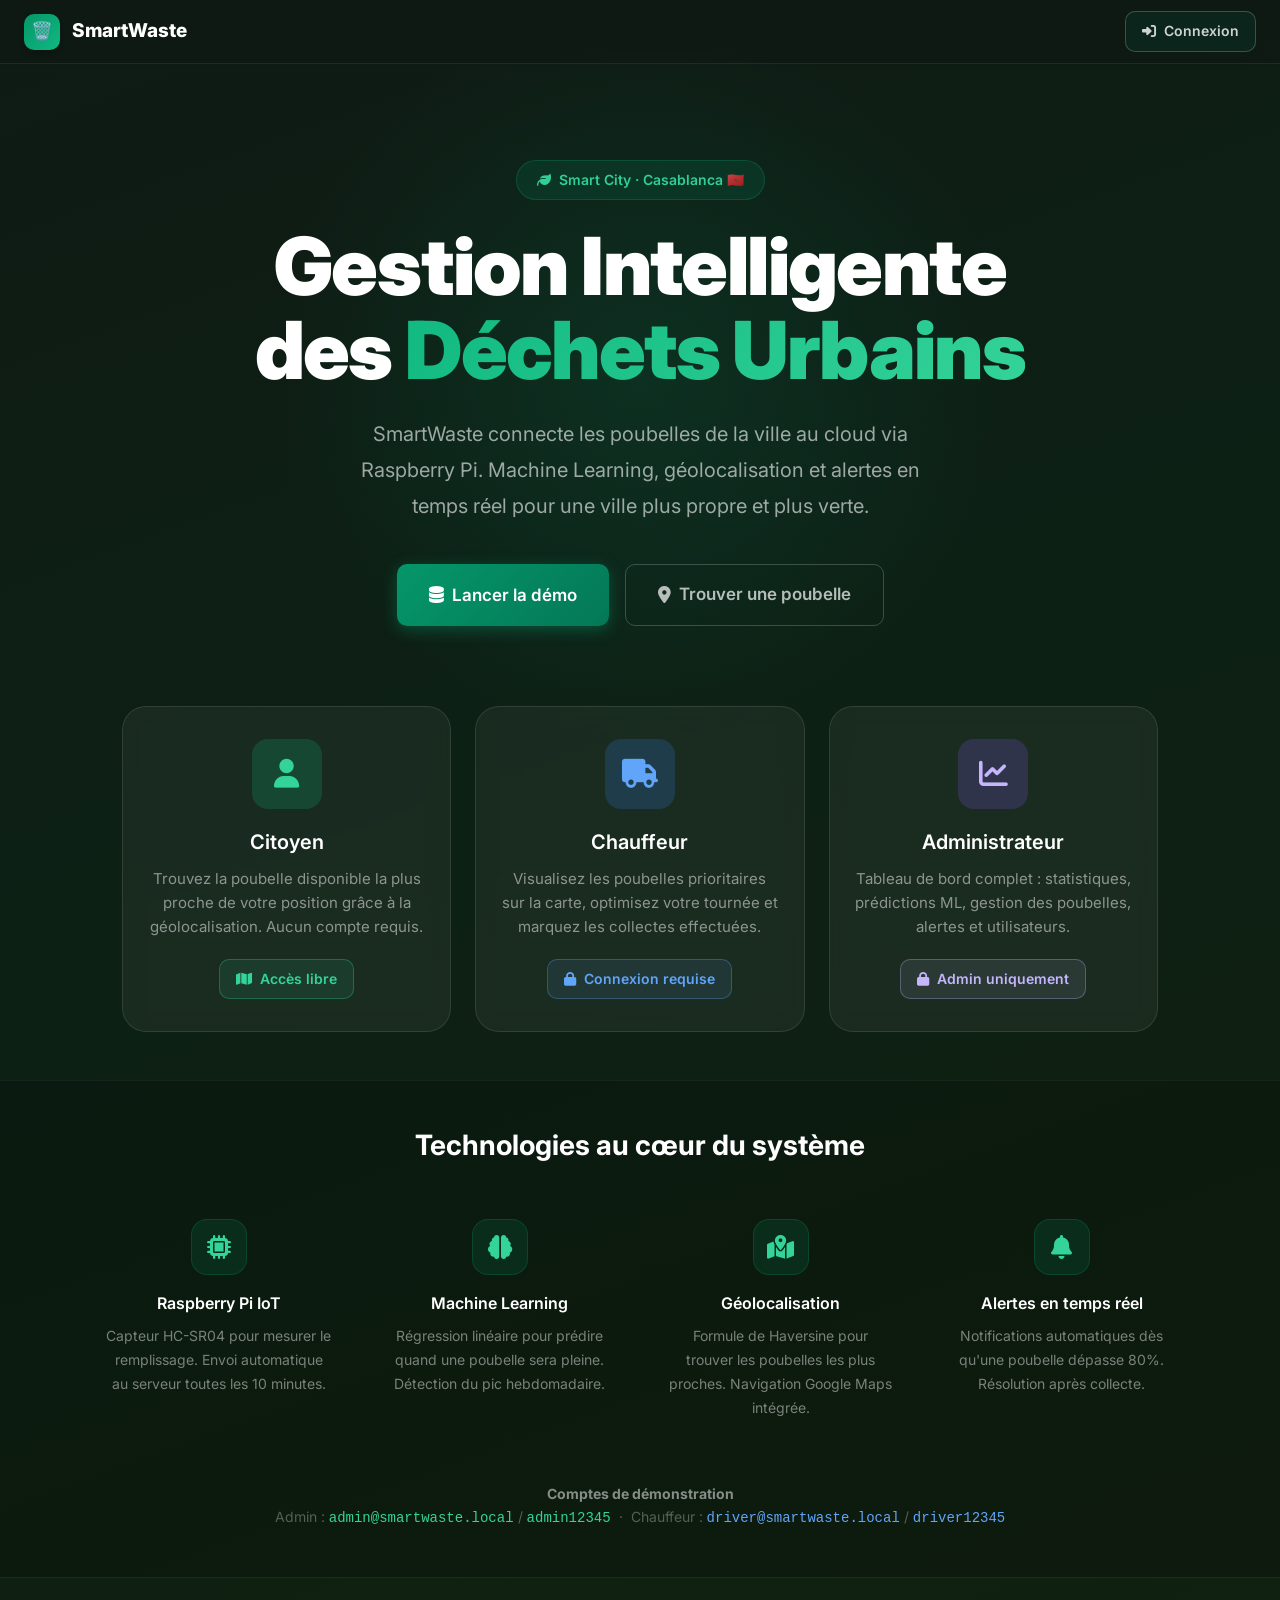
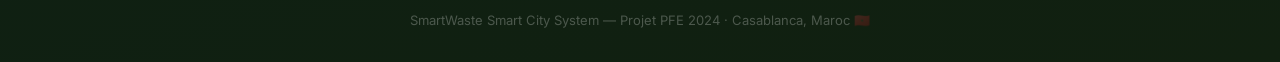
==== frontend/index.html @ d366967c "Initial commit - SmartWaste Project ready for Hugging Face" ====
<!DOCTYPE html>
<html lang="fr">
<head>
  <meta charset="UTF-8" />
  <meta name="viewport" content="width=device-width, initial-scale=1.0" />
  <meta name="description" content="SmartWaste — Système intelligent de gestion des poubelles urbaines à Casablanca. IoT, Machine Learning et géolocalisation." />
  <meta property="og:title" content="SmartWaste Smart City System" />
  <meta property="og:description" content="Gestion intelligente des poubelles urbaines à Casablanca" />
  <title>SmartWaste — Smart City System</title>

  <!-- Police Google Fonts -->
  <link href="https://fonts.googleapis.com/css2?family=Inter:wght@300;400;500;600;700;800;900&display=swap" rel="stylesheet" />
  <!-- FontAwesome Icônes -->
  <link rel="stylesheet" href="https://cdnjs.cloudflare.com/ajax/libs/font-awesome/6.5.0/css/all.min.css" />
  <!-- Feuille de style principale -->
  <link rel="stylesheet" href="shared/css/style.css" />
</head>
<body>

<!-- ═══════════════════════════════════════════════════════════════
     PAGE D'ACCUEIL — SmartWaste Landing Page
     Présente le système et propose l'accès aux 3 interfaces
     (Citoyen, Chauffeur, Admin)
═══════════════════════════════════════════════════════════════ -->
<div class="landing-page">

  <!-- Navigation supérieure -->
  <nav class="topbar" style="background: rgba(15,26,20,0.8); border-bottom-color: rgba(255,255,255,0.08);">
    <a href="#" class="topbar-brand">
      <div class="topbar-logo">🗑️</div>
      <span style="color:white;">SmartWaste</span>
    </a>
    <div class="topbar-actions">
      <a href="login.html" class="btn btn-secondary btn-sm" style="color:rgba(255,255,255,0.8); border-color:rgba(255,255,255,0.2);">
        <i class="fas fa-sign-in-alt"></i> Connexion
      </a>
    </div>
  </nav>

  <!-- Section Hero -->
  <section class="hero-section">
    <div class="hero-badge">
      <i class="fas fa-leaf"></i>
      Smart City · Casablanca 🇲🇦
    </div>

    <h1 class="hero-title">
      Gestion Intelligente<br/>
      des <span class="highlight">Déchets Urbains</span>
    </h1>

    <p class="hero-subtitle">
      SmartWaste connecte les poubelles de la ville au cloud via Raspberry Pi.
      Machine Learning, géolocalisation et alertes en temps réel pour une ville
      plus propre et plus verte.
    </p>

    <div class="hero-actions">
      <button id="btn-seed" class="btn btn-primary btn-lg" onclick="initDemoData()">
        <i class="fas fa-database"></i>
        Lancer la démo
      </button>
      <a href="citizen/index.html" class="btn btn-ghost btn-lg" style="color:rgba(255,255,255,0.7); border-color:rgba(255,255,255,0.2);">
        <i class="fas fa-map-marker-alt"></i>
        Trouver une poubelle
      </a>
    </div>

    <!-- Message de statut seed -->
    <div id="seed-status" style="margin-top:1.5rem; color:rgba(255,255,255,0.6); font-size:0.9rem; display:none;"></div>
  </section>

  <!-- ── Cartes des 3 rôles ─────────────────────────────────────────────── -->
  <div class="role-cards">

    <!-- Citoyen -->
    <a href="citizen/index.html" class="role-card" id="card-citizen">
      <div class="role-icon" style="background: rgba(16,185,129,0.2); color: #34d399;">
        <i class="fas fa-user"></i>
      </div>
      <h3>Citoyen</h3>
      <p>Trouvez la poubelle disponible la plus proche de votre position grâce à la géolocalisation. Aucun compte requis.</p>
      <span class="btn btn-secondary btn-sm" style="color:#34d399; border-color:rgba(52,211,153,0.3); background:rgba(52,211,153,0.1);">
        <i class="fas fa-map"></i> Accès libre
      </span>
    </a>

    <!-- Chauffeur -->
    <a href="driver/index.html" class="role-card" id="card-driver">
      <div class="role-icon" style="background: rgba(59,130,246,0.2); color: #60a5fa;">
        <i class="fas fa-truck"></i>
      </div>
      <h3>Chauffeur</h3>
      <p>Visualisez les poubelles prioritaires sur la carte, optimisez votre tournée et marquez les collectes effectuées.</p>
      <span class="btn btn-secondary btn-sm" style="color:#60a5fa; border-color:rgba(96,165,250,0.3); background:rgba(96,165,250,0.1);">
        <i class="fas fa-lock"></i> Connexion requise
      </span>
    </a>

    <!-- Administrateur -->
    <a href="admin/index.html" class="role-card" id="card-admin">
      <div class="role-icon" style="background: rgba(139,92,246,0.2); color: #c4b5fd;">
        <i class="fas fa-chart-line"></i>
      </div>
      <h3>Administrateur</h3>
      <p>Tableau de bord complet : statistiques, prédictions ML, gestion des poubelles, alertes et utilisateurs.</p>
      <span class="btn btn-secondary btn-sm" style="color:#c4b5fd; border-color:rgba(196,181,253,0.3); background:rgba(196,181,253,0.1);">
        <i class="fas fa-lock"></i> Admin uniquement
      </span>
    </a>

  </div>

  <!-- ── Section Fonctionnalités ───────────────────────────────────────── -->
  <section class="features-section">
    <h2 style="text-align:center; color:white; margin-bottom:2.5rem; font-size:1.75rem;">
      Technologies au cœur du système
    </h2>

    <div class="features-grid">
      <div class="feature-item">
        <div class="feature-icon"><i class="fas fa-microchip"></i></div>
        <h4>Raspberry Pi IoT</h4>
        <p>Capteur HC-SR04 pour mesurer le remplissage. Envoi automatique au serveur toutes les 10 minutes.</p>
      </div>

      <div class="feature-item">
        <div class="feature-icon"><i class="fas fa-brain"></i></div>
        <h4>Machine Learning</h4>
        <p>Régression linéaire pour prédire quand une poubelle sera pleine. Détection du pic hebdomadaire.</p>
      </div>

      <div class="feature-item">
        <div class="feature-icon"><i class="fas fa-map-marked-alt"></i></div>
        <h4>Géolocalisation</h4>
        <p>Formule de Haversine pour trouver les poubelles les plus proches. Navigation Google Maps intégrée.</p>
      </div>

      <div class="feature-item">
        <div class="feature-icon"><i class="fas fa-bell"></i></div>
        <h4>Alertes en temps réel</h4>
        <p>Notifications automatiques dès qu'une poubelle dépasse 80%. Résolution après collecte.</p>
      </div>
    </div>

    <!-- Informations techniques -->
    <div style="text-align:center; margin-top:3rem; color:rgba(255,255,255,0.3); font-size:0.875rem;">
      <strong style="color:rgba(255,255,255,0.5);">Comptes de démonstration</strong><br/>
      Admin : <code style="color:#34d399;">admin@smartwaste.local</code> / <code style="color:#34d399;">admin12345</code>
      &nbsp;·&nbsp;
      Chauffeur : <code style="color:#60a5fa;">driver@smartwaste.local</code> / <code style="color:#60a5fa;">driver12345</code>
    </div>
  </section>

  <!-- Pied de page -->
  <footer style="text-align:center; padding:2rem; color:rgba(255,255,255,0.25); font-size:0.8125rem; border-top:1px solid rgba(255,255,255,0.05);">
    SmartWaste Smart City System — Projet PFE 2024 · Casablanca, Maroc 🇲🇦
  </footer>

</div><!-- fin .landing-page -->

<!-- Scripts -->
<script src="shared/js/api.js"></script>
<script>
  /**
   * Initialise les données de démonstration via l'API /seed.
   * Appelé quand l'utilisateur clique sur "Lancer la démo".
   */
  async function initDemoData() {
    const btn = document.getElementById('btn-seed');
    const status = document.getElementById('seed-status');

    btn.disabled = true;
    btn.innerHTML = '<i class="fas fa-spinner spin"></i> Initialisation...';
    status.style.display = 'block';
    status.textContent = '⏳ Création des données de démonstration...';

    try {
      const result = await seedData();
      status.innerHTML = `✅ ${result.message}`;
      btn.innerHTML = '<i class="fas fa-check"></i> Démo prête !';
      btn.style.background = 'linear-gradient(135deg, #10b981, #059669)';
      showToast('Données de démonstration créées avec succès !', 'success', 4000);
    } catch (err) {
      status.innerHTML = `ℹ️ ${err.message}`;
      btn.disabled = false;
      btn.innerHTML = '<i class="fas fa-database"></i> Lancer la démo';
    }
  }
</script>

</body>
</html>
---- frontend/shared/css/style.css ----
/* ============================================================================
   style.css — Système de design global SmartWaste Smart City
   
   Ce fichier définit l'intégralité du système de design :
   - Variables CSS (design tokens : couleurs, espacement, ombres)
   - Styles de base et typographie
   - Composants réutilisables (boutons, cartes, badges, barres de progression)
   - Mises en page pour chaque interface (landing, login, citizen, driver, admin)
   - Animations et micro-interactions
   - Responsive mobile-first (breakpoints : 768px, 480px)
   
   Thème : Vert écologique moderne avec glassmorphism
   Police : Inter (Google Fonts)
   ============================================================================ */

@import url('https://fonts.googleapis.com/css2?family=Inter:wght@300;400;500;600;700;800;900&display=swap');

/* ── Variables CSS (Design Tokens) ─────────────────────────────────────────── */
:root {
  /* Palette de couleurs principale — thème vert écologique */
  --primary:        #059669;
  --primary-dark:   #047857;
  --primary-darker: #065f46;
  --primary-light:  #10b981;
  --primary-xlight: #34d399;
  --accent:         #6ee7b7;

  /* Couleurs de statut */
  --success:  #10b981;
  --warning:  #f59e0b;
  --danger:   #ef4444;
  --info:     #3b82f6;

  /* Couleurs de statut des poubelles */
  --status-empty:   #10b981;
  --status-medium:  #f59e0b;
  --status-full:    #ef4444;

  /* Palette sombre pour les dashboards */
  --dark-900: #0a0f0d;
  --dark-800: #0f1a14;
  --dark-700: #162210;
  --dark-600: #1a2e1e;
  --dark-500: #1f3a24;

  /* Couleurs de texte */
  --text-white:     #ffffff;
  --text-primary:   #111827;
  --text-secondary: #6b7280;
  --text-muted:     #9ca3af;

  /* Surfaces */
  --surface:        #ffffff;
  --surface-light:  #f9fafb;
  --surface-border: #e5e7eb;
  --surface-hover:  #f3f4f6;

  /* Ombres */
  --shadow-xs: 0 1px 2px rgba(0,0,0,0.05);
  --shadow-sm: 0 1px 3px rgba(0,0,0,0.1), 0 1px 2px rgba(0,0,0,0.06);
  --shadow-md: 0 4px 6px rgba(0,0,0,0.07), 0 2px 4px rgba(0,0,0,0.06);
  --shadow-lg: 0 10px 15px rgba(0,0,0,0.1), 0 4px 6px rgba(0,0,0,0.05);
  --shadow-xl: 0 20px 25px rgba(0,0,0,0.1), 0 10px 10px rgba(0,0,0,0.04);
  --shadow-2xl: 0 25px 50px rgba(0,0,0,0.25);
  --shadow-glow: 0 0 30px rgba(5,150,105,0.3);

  /* Rayons de bordure */
  --radius-sm:   6px;
  --radius-md:   10px;
  --radius-lg:   16px;
  --radius-xl:   24px;
  --radius-full: 9999px;

  /* Espacement */
  --space-1: 0.25rem;
  --space-2: 0.5rem;
  --space-3: 0.75rem;
  --space-4: 1rem;
  --space-5: 1.25rem;
  --space-6: 1.5rem;
  --space-8: 2rem;
  --space-10: 2.5rem;
  --space-12: 3rem;

  /* Transitions */
  --transition: all 0.3s cubic-bezier(0.4, 0, 0.2, 1);
  --transition-fast: all 0.15s ease;
  --transition-slow: all 0.5s ease;
}

/* ── Reset et base ──────────────────────────────────────────────────────────── */
*, *::before, *::after {
  box-sizing: border-box;
  margin: 0;
  padding: 0;
}

html { scroll-behavior: smooth; height: 100%; }

body {
  font-family: 'Inter', -apple-system, BlinkMacSystemFont, 'Segoe UI', sans-serif;
  font-size: 1rem;
  line-height: 1.6;
  color: var(--text-primary);
  background: var(--surface-light);
  -webkit-font-smoothing: antialiased;
  -moz-osx-font-smoothing: grayscale;
  height: 100%;
}

a { color: var(--primary); text-decoration: none; transition: var(--transition); }
a:hover { opacity: 0.8; }
img { max-width: 100%; }
ul { list-style: none; }

/* ── Typographie ────────────────────────────────────────────────────────────── */
h1 { font-size: clamp(1.8rem, 5vw, 3.5rem); font-weight: 800; line-height: 1.1; letter-spacing: -0.02em; }
h2 { font-size: clamp(1.4rem, 3vw, 2rem);   font-weight: 700; line-height: 1.2; }
h3 { font-size: 1.25rem; font-weight: 600; line-height: 1.3; }
h4 { font-size: 1rem;    font-weight: 600; }
p  { color: var(--text-secondary); line-height: 1.7; }

/* ── Boutons ────────────────────────────────────────────────────────────────── */
.btn {
  display: inline-flex;
  align-items: center;
  gap: var(--space-2);
  padding: 0.75rem 1.5rem;
  border: none;
  border-radius: var(--radius-md);
  font-family: inherit;
  font-size: 0.9375rem;
  font-weight: 600;
  cursor: pointer;
  transition: var(--transition);
  white-space: nowrap;
  text-decoration: none;
  position: relative;
  overflow: hidden;
}
.btn::after {
  content: '';
  position: absolute;
  inset: 0;
  background: rgba(255,255,255,0);
  transition: var(--transition-fast);
}
.btn:hover::after { background: rgba(255,255,255,0.1); }
.btn:active { transform: scale(0.97); }

.btn-primary   { background: linear-gradient(135deg, var(--primary), var(--primary-dark)); color: #fff; box-shadow: 0 4px 15px rgba(5,150,105,0.4); }
.btn-primary:hover { box-shadow: 0 6px 20px rgba(5,150,105,0.5); transform: translateY(-2px); }

.btn-secondary { background: rgba(5,150,105,0.1); color: var(--primary); border: 1.5px solid rgba(5,150,105,0.3); }
.btn-secondary:hover { background: rgba(5,150,105,0.15); transform: translateY(-1px); }

.btn-danger { background: linear-gradient(135deg, var(--danger), #dc2626); color: #fff; box-shadow: 0 4px 15px rgba(239,68,68,0.3); }
.btn-danger:hover { box-shadow: 0 6px 20px rgba(239,68,68,0.4); transform: translateY(-2px); }

.btn-ghost { background: transparent; color: var(--text-secondary); border: 1.5px solid var(--surface-border); }
.btn-ghost:hover { background: var(--surface-hover); color: var(--text-primary); }

.btn-sm { padding: 0.5rem 1rem; font-size: 0.875rem; }
.btn-lg { padding: 1rem 2rem; font-size: 1.0625rem; }
.btn-full { width: 100%; justify-content: center; }
.btn:disabled { opacity: 0.6; cursor: not-allowed; transform: none !important; }

/* ── Inputs / Formulaires ───────────────────────────────────────────────────── */
.form-group { display: flex; flex-direction: column; gap: var(--space-2); }
.form-label { font-size: 0.875rem; font-weight: 500; color: var(--text-primary); }

.form-input {
  width: 100%;
  padding: 0.75rem 1rem;
  border: 1.5px solid var(--surface-border);
  border-radius: var(--radius-md);
  background: var(--surface);
  color: var(--text-primary);
  font-family: inherit;
  font-size: 0.9375rem;
  transition: var(--transition-fast);
  outline: none;
}
.form-input:focus { border-color: var(--primary); box-shadow: 0 0 0 3px rgba(5,150,105,0.15); }
.form-input::placeholder { color: var(--text-muted); }

select.form-input { cursor: pointer; }

/* ── Cartes / Panneaux ──────────────────────────────────────────────────────── */
.card {
  background: var(--surface);
  border: 1px solid var(--surface-border);
  border-radius: var(--radius-lg);
  box-shadow: var(--shadow-sm);
  transition: var(--transition);
}
.card:hover { box-shadow: var(--shadow-md); }
.card-body { padding: var(--space-6); }
.card-header {
  padding: var(--space-4) var(--space-6);
  border-bottom: 1px solid var(--surface-border);
  display: flex;
  align-items: center;
  justify-content: space-between;
  gap: var(--space-4);
}

/* Carte glassmorphism (pour les dashboards sombres) */
.glass-card {
  background: rgba(255,255,255,0.08);
  border: 1px solid rgba(255,255,255,0.15);
  border-radius: var(--radius-lg);
  backdrop-filter: blur(20px);
  -webkit-backdrop-filter: blur(20px);
  transition: var(--transition);
}
.glass-card:hover {
  background: rgba(255,255,255,0.12);
  border-color: rgba(255,255,255,0.25);
  transform: translateY(-3px);
}

/* ── Badges / Statuts ───────────────────────────────────────────────────────── */
.badge {
  display: inline-flex;
  align-items: center;
  gap: var(--space-1);
  padding: 0.25rem 0.75rem;
  border-radius: var(--radius-full);
  font-size: 0.75rem;
  font-weight: 600;
  text-transform: uppercase;
  letter-spacing: 0.04em;
}
.badge-empty   { background: rgba(16,185,129,0.12); color: #059669; border: 1px solid rgba(16,185,129,0.3); }
.badge-medium  { background: rgba(245,158,11,0.12); color: #d97706; border: 1px solid rgba(245,158,11,0.3); }
.badge-full    { background: rgba(239,68,68,0.12);  color: #dc2626; border: 1px solid rgba(239,68,68,0.3); }
.badge-active  { background: rgba(239,68,68,0.12);  color: #dc2626; border: 1px solid rgba(239,68,68,0.3); }
.badge-resolved{ background: rgba(16,185,129,0.12); color: #059669; border: 1px solid rgba(16,185,129,0.3); }
.badge-admin   { background: rgba(139,92,246,0.12); color: #7c3aed; border: 1px solid rgba(139,92,246,0.3); }
.badge-driver  { background: rgba(59,130,246,0.12); color: #2563eb; border: 1px solid rgba(59,130,246,0.3); }

/* ── Barre de progression (niveau de remplissage) ───────────────────────────── */
.fill-bar {
  width: 100%;
  height: 8px;
  background: var(--surface-border);
  border-radius: var(--radius-full);
  overflow: hidden;
}
.fill-bar-inner {
  height: 100%;
  border-radius: var(--radius-full);
  transition: width 0.6s cubic-bezier(0.4, 0, 0.2, 1);
}
.fill-bar-inner.empty  { background: linear-gradient(90deg, #10b981, #34d399); }
.fill-bar-inner.medium { background: linear-gradient(90deg, #f59e0b, #fbbf24); }
.fill-bar-inner.full   { background: linear-gradient(90deg, #ef4444, #f87171); }

/* Barre large pour les cartes détaillées */
.fill-bar-lg { height: 12px; }
.fill-bar-sm { height: 5px; }

/* ── Cartes de statistiques ─────────────────────────────────────────────────── */
.stat-card {
  background: var(--surface);
  border: 1px solid var(--surface-border);
  border-radius: var(--radius-lg);
  padding: var(--space-6);
  display: flex;
  align-items: center;
  gap: var(--space-4);
  transition: var(--transition);
  box-shadow: var(--shadow-xs);
}
.stat-card:hover { box-shadow: var(--shadow-md); transform: translateY(-2px); }
.stat-icon {
  width: 52px; height: 52px;
  border-radius: var(--radius-md);
  display: flex;
  align-items: center;
  justify-content: center;
  font-size: 1.4rem;
  flex-shrink: 0;
}
.stat-icon.green  { background: rgba(16,185,129,0.12); color: #059669; }
.stat-icon.orange { background: rgba(245,158,11,0.12);  color: #d97706; }
.stat-icon.red    { background: rgba(239,68,68,0.12);   color: #dc2626; }
.stat-icon.blue   { background: rgba(59,130,246,0.12);  color: #2563eb; }
.stat-value { font-size: 1.875rem; font-weight: 800; color: var(--text-primary); line-height: 1; margin-bottom: 0.25rem; }
.stat-label { font-size: 0.875rem; color: var(--text-secondary); font-weight: 500; }

/* ── Tableau ────────────────────────────────────────────────────────────────── */
.table-wrapper { overflow-x: auto; border-radius: var(--radius-lg); border: 1px solid var(--surface-border); }
table { width: 100%; border-collapse: collapse; }
thead { background: var(--surface-light); }
th {
  padding: 0.875rem 1rem;
  text-align: left;
  font-size: 0.75rem;
  font-weight: 600;
  color: var(--text-secondary);
  text-transform: uppercase;
  letter-spacing: 0.06em;
  border-bottom: 1px solid var(--surface-border);
}
td {
  padding: 0.875rem 1rem;
  font-size: 0.9375rem;
  border-bottom: 1px solid var(--surface-border);
  vertical-align: middle;
}
tr:last-child td { border-bottom: none; }
tr:hover td { background: var(--surface-light); }

/* ── Toast Notifications ────────────────────────────────────────────────────── */
.toast-container {
  position: fixed;
  top: 1.25rem;
  right: 1.25rem;
  z-index: 9999;
  display: flex;
  flex-direction: column;
  gap: var(--space-3);
  max-width: 380px;
}
.toast {
  display: flex;
  align-items: flex-start;
  gap: var(--space-3);
  padding: var(--space-4) var(--space-5);
  background: var(--surface);
  border-radius: var(--radius-lg);
  box-shadow: var(--shadow-xl);
  border-left: 4px solid;
  animation: slideInRight 0.35s cubic-bezier(0.4,0,0.2,1);
}
.toast.success { border-color: var(--success); }
.toast.error   { border-color: var(--danger);  }
.toast.warning { border-color: var(--warning); }
.toast-icon { font-size: 1.1rem; margin-top: 1px; }
.toast.success .toast-icon { color: var(--success); }
.toast.error   .toast-icon { color: var(--danger);  }
.toast.warning .toast-icon { color: var(--warning); }
.toast-message { font-size: 0.9375rem; color: var(--text-primary); font-weight: 500; }
@keyframes slideInRight {
  from { opacity: 0; transform: translateX(100%); }
  to   { opacity: 1; transform: translateX(0); }
}

/* ── Modales ────────────────────────────────────────────────────────────────── */
.modal-overlay {
  position: fixed;
  inset: 0;
  background: rgba(0,0,0,0.5);
  backdrop-filter: blur(4px);
  z-index: 1000;
  display: flex;
  align-items: center;
  justify-content: center;
  padding: var(--space-4);
  animation: fadeIn 0.2s ease;
}
.modal-overlay.hidden { display: none; }
.modal {
  background: var(--surface);
  border-radius: var(--radius-xl);
  box-shadow: var(--shadow-2xl);
  width: 100%;
  max-width: 520px;
  max-height: 90vh;
  overflow-y: auto;
  animation: scaleIn 0.25s cubic-bezier(0.4,0,0.2,1);
}
.modal-header {
  padding: var(--space-6);
  border-bottom: 1px solid var(--surface-border);
  display: flex;
  align-items: center;
  justify-content: space-between;
}
.modal-body { padding: var(--space-6); display: flex; flex-direction: column; gap: var(--space-4); }
.modal-footer {
  padding: var(--space-4) var(--space-6);
  border-top: 1px solid var(--surface-border);
  display: flex;
  gap: var(--space-3);
  justify-content: flex-end;
}
.modal-close {
  width: 32px; height: 32px;
  border-radius: 50%;
  border: none;
  background: var(--surface-hover);
  cursor: pointer;
  display: flex;
  align-items: center;
  justify-content: center;
  font-size: 1.1rem;
  color: var(--text-secondary);
  transition: var(--transition-fast);
}
.modal-close:hover { background: var(--surface-border); color: var(--text-primary); }

/* ── Barre de navigation (Topbar) ───────────────────────────────────────────── */
.topbar {
  height: 64px;
  background: rgba(255,255,255,0.95);
  border-bottom: 1px solid var(--surface-border);
  backdrop-filter: blur(16px);
  box-shadow: var(--shadow-xs);
  position: sticky;
  top: 0;
  z-index: 100;
  display: flex;
  align-items: center;
  justify-content: space-between;
  padding: 0 var(--space-6);
  gap: var(--space-4);
}
.topbar-brand {
  display: flex;
  align-items: center;
  gap: var(--space-3);
  font-weight: 800;
  font-size: 1.1875rem;
  color: var(--text-primary);
  text-decoration: none;
}
.topbar-logo {
  width: 36px; height: 36px;
  background: linear-gradient(135deg, var(--primary), var(--primary-light));
  border-radius: 10px;
  display: flex;
  align-items: center;
  justify-content: center;
  font-size: 1.1rem;
  color: white;
  box-shadow: var(--shadow-md);
}
.topbar-nav { display: flex; align-items: center; gap: var(--space-2); }
.topbar-nav a {
  padding: 0.5rem 0.875rem;
  border-radius: var(--radius-md);
  color: var(--text-secondary);
  font-size: 0.9375rem;
  font-weight: 500;
  transition: var(--transition-fast);
  text-decoration: none;
}
.topbar-nav a:hover, .topbar-nav a.active {
  background: rgba(5,150,105,0.1);
  color: var(--primary);
}
.topbar-actions { display: flex; align-items: center; gap: var(--space-3); }
.user-badge {
  display: flex;
  align-items: center;
  gap: var(--space-2);
  padding: 0.375rem 0.875rem;
  background: rgba(5,150,105,0.1);
  border-radius: var(--radius-full);
  font-size: 0.875rem;
  font-weight: 600;
  color: var(--primary);
}

/* ── Sidebar Admin ──────────────────────────────────────────────────────────── */
.admin-layout {
  display: flex;
  min-height: 100vh;
}
.sidebar {
  width: 260px;
  min-width: 260px;
  background: var(--dark-800);
  display: flex;
  flex-direction: column;
  position: sticky;
  top: 0;
  height: 100vh;
  overflow-y: auto;
}
.sidebar-header {
  padding: var(--space-6);
  border-bottom: 1px solid rgba(255,255,255,0.08);
  display: flex;
  align-items: center;
  gap: var(--space-3);
}
.sidebar-logo {
  width: 40px; height: 40px;
  background: linear-gradient(135deg, var(--primary), var(--primary-light));
  border-radius: 12px;
  display: flex;
  align-items: center;
  justify-content: center;
  font-size: 1.3rem;
  box-shadow: 0 4px 15px rgba(5,150,105,0.4);
}
.sidebar-title { font-weight: 800; font-size: 1.125rem; color: white; }
.sidebar-subtitle { font-size: 0.75rem; color: rgba(255,255,255,0.4); margin-top: 1px; }
.sidebar-nav { flex: 1; padding: var(--space-4) var(--space-3); }
.sidebar-nav-item {
  display: flex;
  align-items: center;
  gap: var(--space-3);
  padding: 0.75rem 1rem;
  border-radius: var(--radius-md);
  color: rgba(255,255,255,0.6);
  font-size: 0.9375rem;
  font-weight: 500;
  cursor: pointer;
  transition: var(--transition-fast);
  margin-bottom: var(--space-1);
  border: none;
  background: transparent;
  width: 100%;
  text-align: left;
  font-family: inherit;
}
.sidebar-nav-item:hover { background: rgba(255,255,255,0.08); color: white; }
.sidebar-nav-item.active {
  background: linear-gradient(135deg, rgba(5,150,105,0.3), rgba(16,185,129,0.15));
  color: var(--primary-xlight);
  border: 1px solid rgba(5,150,105,0.3);
}
.sidebar-nav-item i { width: 20px; text-align: center; font-size: 1rem; }
.sidebar-badge {
  margin-left: auto;
  background: var(--danger);
  color: white;
  border-radius: var(--radius-full);
  font-size: 0.7rem;
  font-weight: 700;
  padding: 0.1rem 0.45rem;
  min-width: 20px;
  text-align: center;
}
.sidebar-footer {
  padding: var(--space-4) var(--space-3);
  border-top: 1px solid rgba(255,255,255,0.08);
}
.main-content { flex: 1; overflow-y: auto; background: #f1f5f4; }
.content-area { padding: var(--space-8); max-width: 1400px; }
.content-section { display: none; }
.content-section.active { display: block; animation: fadeIn 0.3s ease; }
.section-title { font-size: 1.5rem; font-weight: 700; color: var(--text-primary); margin-bottom: var(--space-6); }

/* ── Mise en page Chauffeur ─────────────────────────────────────────────────── */
.driver-layout {
  display: grid;
  grid-template-columns: 380px 1fr;
  height: calc(100vh - 64px);
}
.driver-sidebar {
  background: var(--surface);
  border-right: 1px solid var(--surface-border);
  display: flex;
  flex-direction: column;
  overflow-y: auto;
}
.driver-sidebar-header {
  padding: var(--space-5) var(--space-6);
  border-bottom: 1px solid var(--surface-border);
}

/* ── Mise en page Citoyen ───────────────────────────────────────────────────── */
.citizen-layout {
  display: grid;
  grid-template-columns: 360px 1fr;
  height: calc(100vh - 64px);
}
.citizen-panel {
  background: var(--surface);
  border-right: 1px solid var(--surface-border);
  display: flex;
  flex-direction: column;
  overflow-y: auto;
}
.citizen-panel-header {
  padding: var(--space-5) var(--space-6);
  background: linear-gradient(135deg, var(--primary), var(--primary-dark));
  color: white;
}
.citizen-panel-header h2 { color: white; margin-bottom: var(--space-1); font-size: 1.2rem; }
.citizen-panel-header p  { color: rgba(255,255,255,0.8); font-size: 0.875rem; }
.citizen-panel-body { flex: 1; padding: var(--space-4); overflow-y: auto; }

/* ── Carte Leaflet ──────────────────────────────────────────────────────────── */
.map-container { position: relative; flex: 1; }
#map { width: 100%; height: 100%; min-height: 400px; }

/* ── Cartes d'éléments de liste ────────────────────────────────────────────── */
.bin-list-item {
  background: var(--surface);
  border: 1px solid var(--surface-border);
  border-radius: var(--radius-md);
  padding: var(--space-4);
  margin-bottom: var(--space-3);
  cursor: pointer;
  transition: var(--transition);
  border-left: 4px solid var(--surface-border);
}
.bin-list-item:hover { box-shadow: var(--shadow-md); transform: translateX(3px); }
.bin-list-item.empty  { border-left-color: var(--status-empty); }
.bin-list-item.medium { border-left-color: var(--status-medium); }
.bin-list-item.full   { border-left-color: var(--status-full); animation: pulseRed 2s infinite; }
.bin-item-header { display: flex; align-items: flex-start; justify-content: space-between; margin-bottom: var(--space-2); gap: var(--space-2); }
.bin-item-name   { font-weight: 600; font-size: 0.9375rem; color: var(--text-primary); }
.bin-item-addr   { font-size: 0.8125rem; color: var(--text-secondary); margin-bottom: var(--space-3); }
.bin-item-meta   { display: flex; align-items: center; justify-content: space-between; gap: var(--space-2); font-size: 0.8125rem; color: var(--text-secondary); }
.bin-distance    { display: flex; align-items: center; gap: var(--space-1); font-weight: 500; }
.fill-pct        { font-weight: 700; font-size: 1rem; }
.fill-pct.empty  { color: var(--status-empty); }
.fill-pct.medium { color: var(--status-medium); }
.fill-pct.full   { color: var(--status-full); }

/* ── Cartes d'alertes ───────────────────────────────────────────────────────── */
.alert-card {
  background: var(--surface);
  border: 1px solid var(--surface-border);
  border-left: 4px solid var(--danger);
  border-radius: var(--radius-md);
  padding: var(--space-4);
  margin-bottom: var(--space-3);
  transition: var(--transition);
}
.alert-card.resolved { border-left-color: var(--success); opacity: 0.75; }
.alert-card:hover { box-shadow: var(--shadow-md); }
.alert-header { display: flex; justify-content: space-between; align-items: flex-start; margin-bottom: var(--space-2); gap: var(--space-3); }
.alert-title  { font-weight: 600; color: var(--text-primary); }
.alert-msg    { font-size: 0.875rem; color: var(--text-secondary); margin-bottom: var(--space-3); }
.alert-time   { font-size: 0.75rem; color: var(--text-muted); }

/* ── Carte de prédiction ML ─────────────────────────────────────────────────── */
.prediction-card {
  background: linear-gradient(135deg, var(--dark-700), var(--dark-600));
  border: 1px solid rgba(5,150,105,0.3);
  border-radius: var(--radius-xl);
  padding: var(--space-6);
  color: white;
}
.prediction-value { font-size: 3rem; font-weight: 900; color: var(--primary-xlight); line-height: 1; }
.prediction-label { font-size: 0.875rem; color: rgba(255,255,255,0.6); margin-top: var(--space-1); }

/* ── Page de connexion ──────────────────────────────────────────────────────── */
.login-page {
  min-height: 100vh;
  background: linear-gradient(135deg, var(--dark-800) 0%, var(--dark-600) 50%, var(--dark-500) 100%);
  display: flex;
  align-items: center;
  justify-content: center;
  padding: var(--space-4);
  position: relative;
  overflow: hidden;
}
.login-page::before {
  content: '';
  position: absolute;
  width: 600px; height: 600px;
  background: radial-gradient(circle, rgba(5,150,105,0.2) 0%, transparent 70%);
  top: -200px; right: -200px;
  border-radius: 50%;
}
.login-page::after {
  content: '';
  position: absolute;
  width: 400px; height: 400px;
  background: radial-gradient(circle, rgba(16,185,129,0.15) 0%, transparent 70%);
  bottom: -100px; left: -100px;
  border-radius: 50%;
}
.login-card {
  width: 100%;
  max-width: 440px;
  background: rgba(255,255,255,0.07);
  border: 1px solid rgba(255,255,255,0.12);
  border-radius: var(--radius-xl);
  padding: var(--space-8);
  backdrop-filter: blur(24px);
  box-shadow: 0 30px 60px rgba(0,0,0,0.4);
  position: relative;
  z-index: 1;
  animation: scaleIn 0.4s cubic-bezier(0.4,0,0.2,1);
}
.login-logo {
  width: 64px; height: 64px;
  background: linear-gradient(135deg, var(--primary), var(--primary-light));
  border-radius: 20px;
  display: flex;
  align-items: center;
  justify-content: center;
  font-size: 2rem;
  margin: 0 auto var(--space-6);
  box-shadow: var(--shadow-glow);
}
.login-title { font-size: 1.875rem; font-weight: 800; color: white; text-align: center; margin-bottom: var(--space-2); }
.login-subtitle { color: rgba(255,255,255,0.5); text-align: center; font-size: 0.9375rem; margin-bottom: var(--space-8); }
.login-form { display: flex; flex-direction: column; gap: var(--space-4); }
.login-form .form-label { color: rgba(255,255,255,0.8); }
.login-form .form-input {
  background: rgba(255,255,255,0.08);
  border-color: rgba(255,255,255,0.15);
  color: white;
}
.login-form .form-input:focus { border-color: var(--primary-light); box-shadow: 0 0 0 3px rgba(16,185,129,0.25); }
.login-form .form-input::placeholder { color: rgba(255,255,255,0.3); }
.login-error {
  background: rgba(239,68,68,0.15);
  border: 1px solid rgba(239,68,68,0.3);
  border-radius: var(--radius-md);
  padding: var(--space-3) var(--space-4);
  color: #fca5a5;
  font-size: 0.875rem;
  display: none;
}
.demo-creds {
  background: rgba(255,255,255,0.05);
  border: 1px solid rgba(255,255,255,0.1);
  border-radius: var(--radius-md);
  padding: var(--space-4);
  margin-top: var(--space-6);
  font-size: 0.8125rem;
  color: rgba(255,255,255,0.5);
}
.demo-creds strong { color: rgba(255,255,255,0.8); display: block; margin-bottom: var(--space-2); }
.demo-creds code {
  background: rgba(255,255,255,0.08);
  padding: 0.125rem 0.375rem;
  border-radius: 4px;
  font-family: monospace;
  color: var(--primary-xlight);
}

/* ── Landing Page (Hero) ────────────────────────────────────────────────────── */
.landing-page {
  background: linear-gradient(160deg, var(--dark-800) 0%, #0d2015 40%, #112010 100%);
  min-height: 100vh;
  color: white;
  overflow: hidden;
}
.hero-section {
  padding: 6rem var(--space-8) 4rem;
  text-align: center;
  position: relative;
}
.hero-section::before {
  content: '';
  position: absolute;
  width: 800px; height: 800px;
  background: radial-gradient(circle, rgba(5,150,105,0.15) 0%, transparent 65%);
  top: 50%; left: 50%;
  transform: translate(-50%, -50%);
  pointer-events: none;
}
.hero-badge {
  display: inline-flex;
  align-items: center;
  gap: var(--space-2);
  padding: 0.5rem 1.25rem;
  background: rgba(5,150,105,0.15);
  border: 1px solid rgba(5,150,105,0.3);
  border-radius: var(--radius-full);
  color: var(--primary-xlight);
  font-size: 0.875rem;
  font-weight: 600;
  margin-bottom: var(--space-6);
  animation: slideInDown 0.8s ease;
}
.hero-title {
  font-size: clamp(2.5rem, 8vw, 5rem);
  font-weight: 900;
  color: white;
  line-height: 1.05;
  margin-bottom: var(--space-6);
  animation: slideInDown 0.8s ease 0.1s both;
}
.hero-title .highlight {
  background: linear-gradient(135deg, var(--primary-light), var(--primary-xlight));
  -webkit-background-clip: text;
  -webkit-text-fill-color: transparent;
  background-clip: text;
}
.hero-subtitle {
  font-size: 1.25rem;
  color: rgba(255,255,255,0.6);
  max-width: 600px;
  margin: 0 auto var(--space-10);
  line-height: 1.8;
  animation: slideInDown 0.8s ease 0.2s both;
}
.hero-actions {
  display: flex;
  gap: var(--space-4);
  justify-content: center;
  flex-wrap: wrap;
  animation: slideInDown 0.8s ease 0.3s both;
}
.role-cards {
  display: grid;
  grid-template-columns: repeat(3, 1fr);
  gap: var(--space-6);
  padding: var(--space-4) var(--space-8) var(--space-12);
  max-width: 1100px;
  margin: 0 auto;
}
.role-card {
  background: rgba(255,255,255,0.05);
  border: 1px solid rgba(255,255,255,0.1);
  border-radius: var(--radius-xl);
  padding: var(--space-8) var(--space-6);
  text-align: center;
  transition: var(--transition);
  backdrop-filter: blur(10px);
  cursor: pointer;
  text-decoration: none;
  display: block;
}
.role-card:hover {
  background: rgba(255,255,255,0.09);
  border-color: rgba(5,150,105,0.4);
  transform: translateY(-8px);
  box-shadow: 0 20px 40px rgba(0,0,0,0.3), var(--shadow-glow);
}
.role-icon {
  width: 70px; height: 70px;
  border-radius: var(--radius-lg);
  display: flex;
  align-items: center;
  justify-content: center;
  font-size: 1.8rem;
  margin: 0 auto var(--space-5);
}
.role-card h3 { color: white; margin-bottom: var(--space-3); font-size: 1.25rem; }
.role-card p  { color: rgba(255,255,255,0.5); font-size: 0.9375rem; line-height: 1.6; margin-bottom: var(--space-5); }
.features-section {
  padding: var(--space-12) var(--space-8);
  background: rgba(0,0,0,0.2);
  border-top: 1px solid rgba(255,255,255,0.05);
}
.features-grid {
  display: grid;
  grid-template-columns: repeat(4, 1fr);
  gap: var(--space-6);
  max-width: 1100px;
  margin: 0 auto;
}
.feature-item { text-align: center; padding: var(--space-4); }
.feature-icon {
  width: 56px; height: 56px;
  background: rgba(5,150,105,0.15);
  border: 1px solid rgba(5,150,105,0.25);
  border-radius: var(--radius-lg);
  display: flex;
  align-items: center;
  justify-content: center;
  font-size: 1.5rem;
  margin: 0 auto var(--space-4);
  color: var(--primary-xlight);
}
.feature-item h4 { color: white; margin-bottom: var(--space-2); }
.feature-item p  { color: rgba(255,255,255,0.45); font-size: 0.875rem; }

/* ── Skeletons (chargement) ─────────────────────────────────────────────────── */
.skeleton {
  background: linear-gradient(90deg, var(--surface-border) 25%, var(--surface-hover) 50%, var(--surface-border) 75%);
  background-size: 200% 100%;
  animation: shimmer 1.5s infinite;
  border-radius: var(--radius-sm);
}
@keyframes shimmer {
  0%   { background-position: 200% 0; }
  100% { background-position: -200% 0; }
}

/* ── Animations globales ────────────────────────────────────────────────────── */
@keyframes fadeIn     { from { opacity: 0; }                     to { opacity: 1; } }
@keyframes slideInDown{ from { opacity: 0; transform: translateY(-20px); } to { opacity: 1; transform: translateY(0); } }
@keyframes slideInUp  { from { opacity: 0; transform: translateY(20px);  } to { opacity: 1; transform: translateY(0); } }
@keyframes scaleIn    { from { opacity: 0; transform: scale(0.92); }      to { opacity: 1; transform: scale(1); } }
@keyframes pulseRed {
  0%, 100% { border-left-color: var(--status-full); }
  50%       { border-left-color: rgba(239,68,68,0.4); }
}
@keyframes spin { to { transform: rotate(360deg); } }
.spin { animation: spin 1s linear infinite; }

/* ── Utilitaires ────────────────────────────────────────────────────────────── */
.hidden   { display: none !important; }
.flex     { display: flex; }
.flex-col { display: flex; flex-direction: column; }
.items-center   { align-items: center; }
.justify-between{ justify-content: space-between; }
.gap-2  { gap: var(--space-2); }
.gap-3  { gap: var(--space-3); }
.gap-4  { gap: var(--space-4); }
.gap-6  { gap: var(--space-6); }
.mt-2   { margin-top: var(--space-2); }
.mt-4   { margin-top: var(--space-4); }
.mt-6   { margin-top: var(--space-6); }
.mb-4   { margin-bottom: var(--space-4); }
.mb-6   { margin-bottom: var(--space-6); }
.p-4    { padding: var(--space-4); }
.p-6    { padding: var(--space-6); }
.text-sm    { font-size: 0.875rem; }
.text-xs    { font-size: 0.75rem; }
.text-muted { color: var(--text-muted); }
.text-secondary { color: var(--text-secondary); }
.font-bold  { font-weight: 700; }
.font-semibold { font-weight: 600; }
.grid-2 { display: grid; grid-template-columns: 1fr 1fr; gap: var(--space-4); }
.grid-4 { display: grid; grid-template-columns: repeat(4,1fr); gap: var(--space-4); }

/* Nearest bin highlight */
.nearest-bin-box {
  background: linear-gradient(135deg, rgba(5,150,105,0.12), rgba(16,185,129,0.06));
  border: 1.5px solid rgba(5,150,105,0.3);
  border-radius: var(--radius-md);
  padding: var(--space-4);
  margin-bottom: var(--space-4);
}
.nearest-bin-box.no-bin {
  background: rgba(239,68,68,0.06);
  border-color: rgba(239,68,68,0.25);
}

/* Filter buttons */
.filter-tabs { display: flex; gap: var(--space-2); margin-bottom: var(--space-4); flex-wrap: wrap; }
.filter-tab {
  padding: 0.375rem 0.875rem;
  border: 1.5px solid var(--surface-border);
  border-radius: var(--radius-full);
  background: transparent;
  color: var(--text-secondary);
  font-size: 0.8125rem;
  font-weight: 500;
  cursor: pointer;
  font-family: inherit;
  transition: var(--transition-fast);
}
.filter-tab.active, .filter-tab:hover {
  border-color: var(--primary);
  background: rgba(5,150,105,0.1);
  color: var(--primary);
}

/* Charts */
.chart-container { position: relative; width: 100%; }
.chart-row { display: grid; grid-template-columns: 1fr 1fr; gap: var(--space-6); margin-bottom: var(--space-6); }

/* Divider */
.divider { height: 1px; background: var(--surface-border); margin: var(--space-4) 0; }

/* Empty state */
.empty-state {
  text-align: center;
  padding: var(--space-12) var(--space-6);
  color: var(--text-muted);
}
.empty-state i { font-size: 3rem; margin-bottom: var(--space-4); opacity: 0.4; display: block; }
.empty-state p { font-size: 0.9375rem; }

/* ── Responsive ─────────────────────────────────────────────────────────────── */
@media (max-width: 1024px) {
  .role-cards    { grid-template-columns: 1fr 1fr; }
  .features-grid { grid-template-columns: 1fr 1fr; }
  .grid-4        { grid-template-columns: repeat(2,1fr); }
  .chart-row     { grid-template-columns: 1fr; }
  .sidebar       { width: 220px; min-width: 220px; }
}

@media (max-width: 768px) {
  .topbar { padding: 0 var(--space-4); }
  .topbar-nav { display: none; }

  .driver-layout  { grid-template-columns: 1fr; grid-template-rows: auto 1fr; }
  .driver-sidebar { height: auto; max-height: 45vh; border-right: none; border-bottom: 1px solid var(--surface-border); }

  .citizen-layout { grid-template-columns: 1fr; grid-template-rows: auto 1fr; }
  .citizen-panel  { height: auto; max-height: 45vh; border-right: none; border-bottom: 1px solid var(--surface-border); }

  .admin-layout { flex-direction: column; }
  .sidebar { width: 100%; height: auto; min-width: unset; position: static; }
  .sidebar-nav { display: flex; flex-wrap: wrap; padding: var(--space-3); gap: var(--space-2); }
  .sidebar-nav-item { padding: 0.5rem 0.75rem; font-size: 0.875rem; }

  .role-cards    { grid-template-columns: 1fr; max-width: 400px; }
  .features-grid { grid-template-columns: 1fr 1fr; }
  .hero-section  { padding: 3rem var(--space-4) 2rem; }
  .grid-2        { grid-template-columns: 1fr; }
  .grid-4        { grid-template-columns: 1fr 1fr; }
}

@media (max-width: 480px) {
  .features-grid { grid-template-columns: 1fr; }
  .grid-4        { grid-template-columns: 1fr 1fr; }
  .hero-actions  { flex-direction: column; align-items: center; }
  .stat-card     { padding: var(--space-4); }
  .content-area  { padding: var(--space-4); }
  .topbar        { height: 56px; }
}
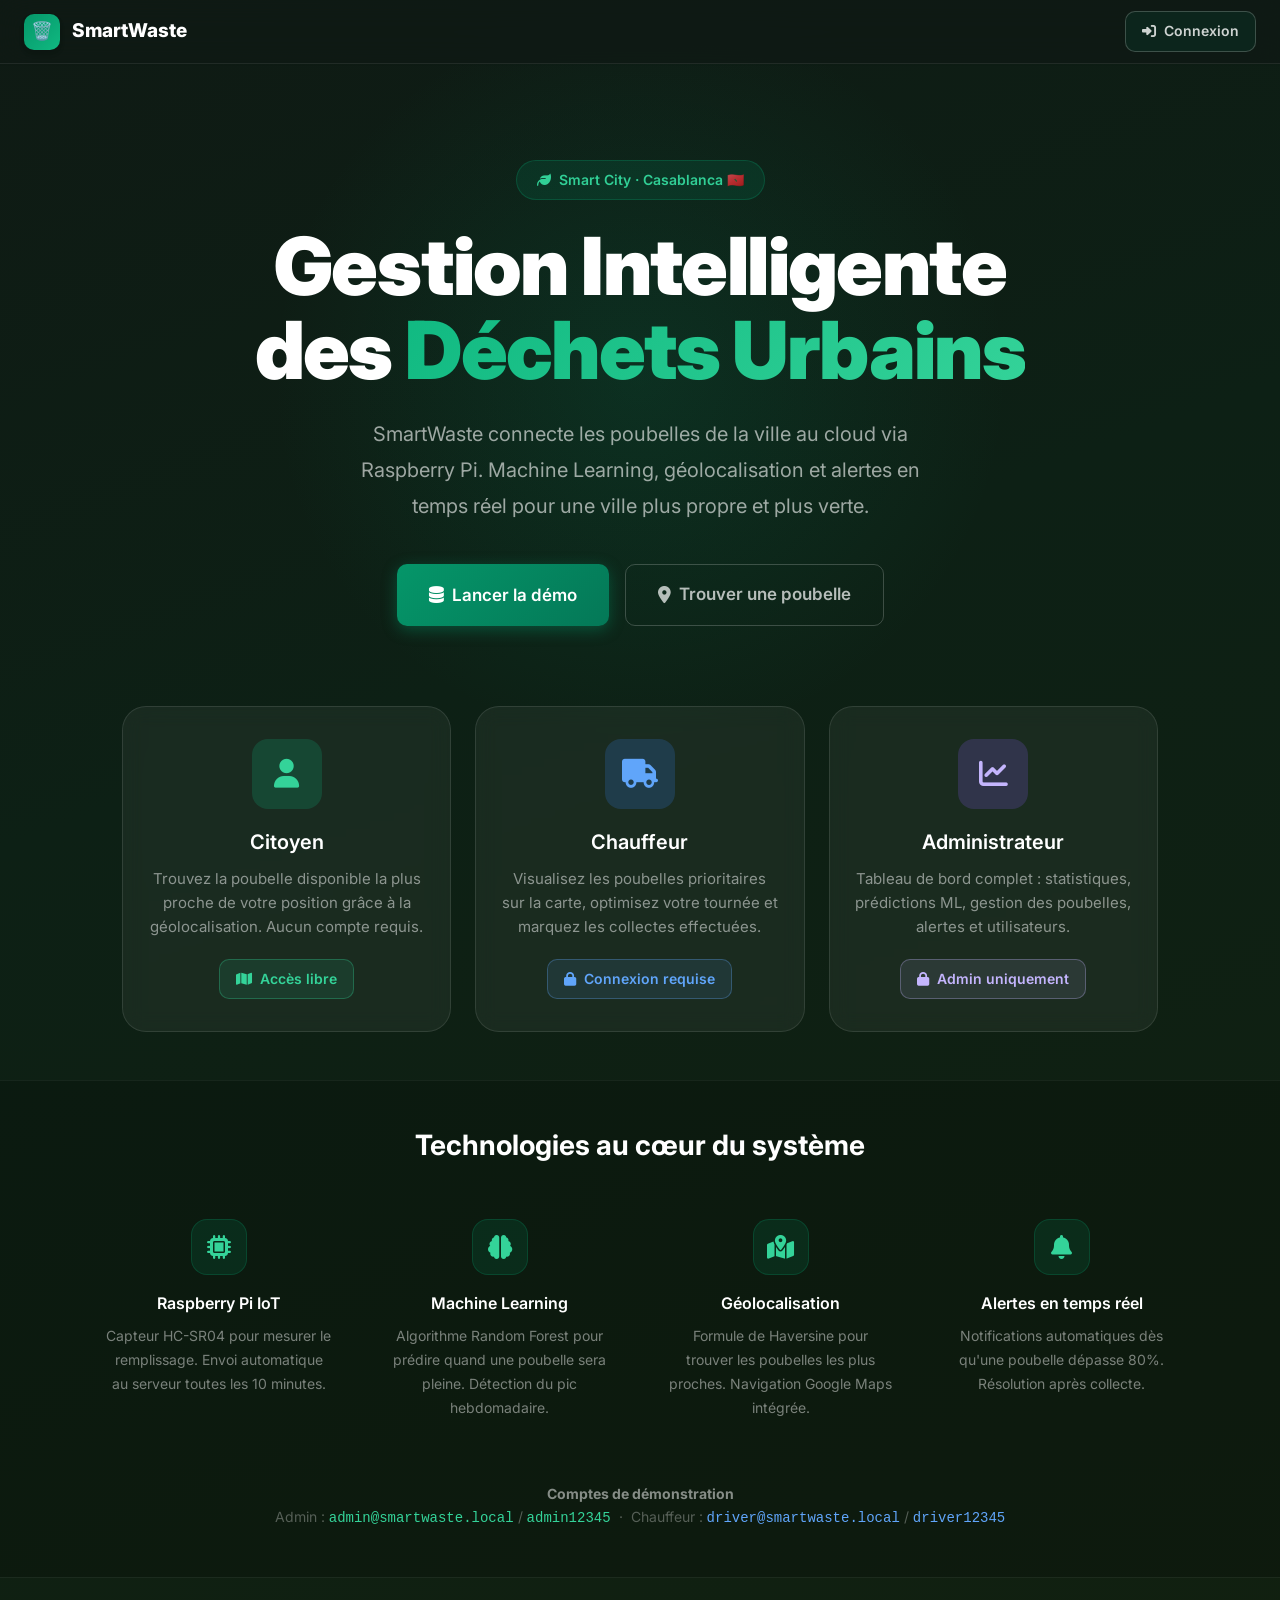
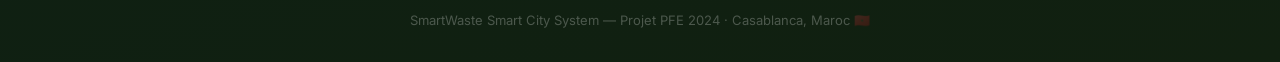
==== commit 88c6443c: "chore(ui): maj texte ML vers Random Forest" ====
--- a/frontend/index.html
+++ b/frontend/index.html
@@ -127,7 +127,7 @@
       <div class="feature-item">
         <div class="feature-icon"><i class="fas fa-brain"></i></div>
         <h4>Machine Learning</h4>
-        <p>Régression linéaire pour prédire quand une poubelle sera pleine. Détection du pic hebdomadaire.</p>
+        <p>Algorithme Random Forest pour prédire quand une poubelle sera pleine. Détection du pic hebdomadaire.</p>
       </div>
 
       <div class="feature-item">
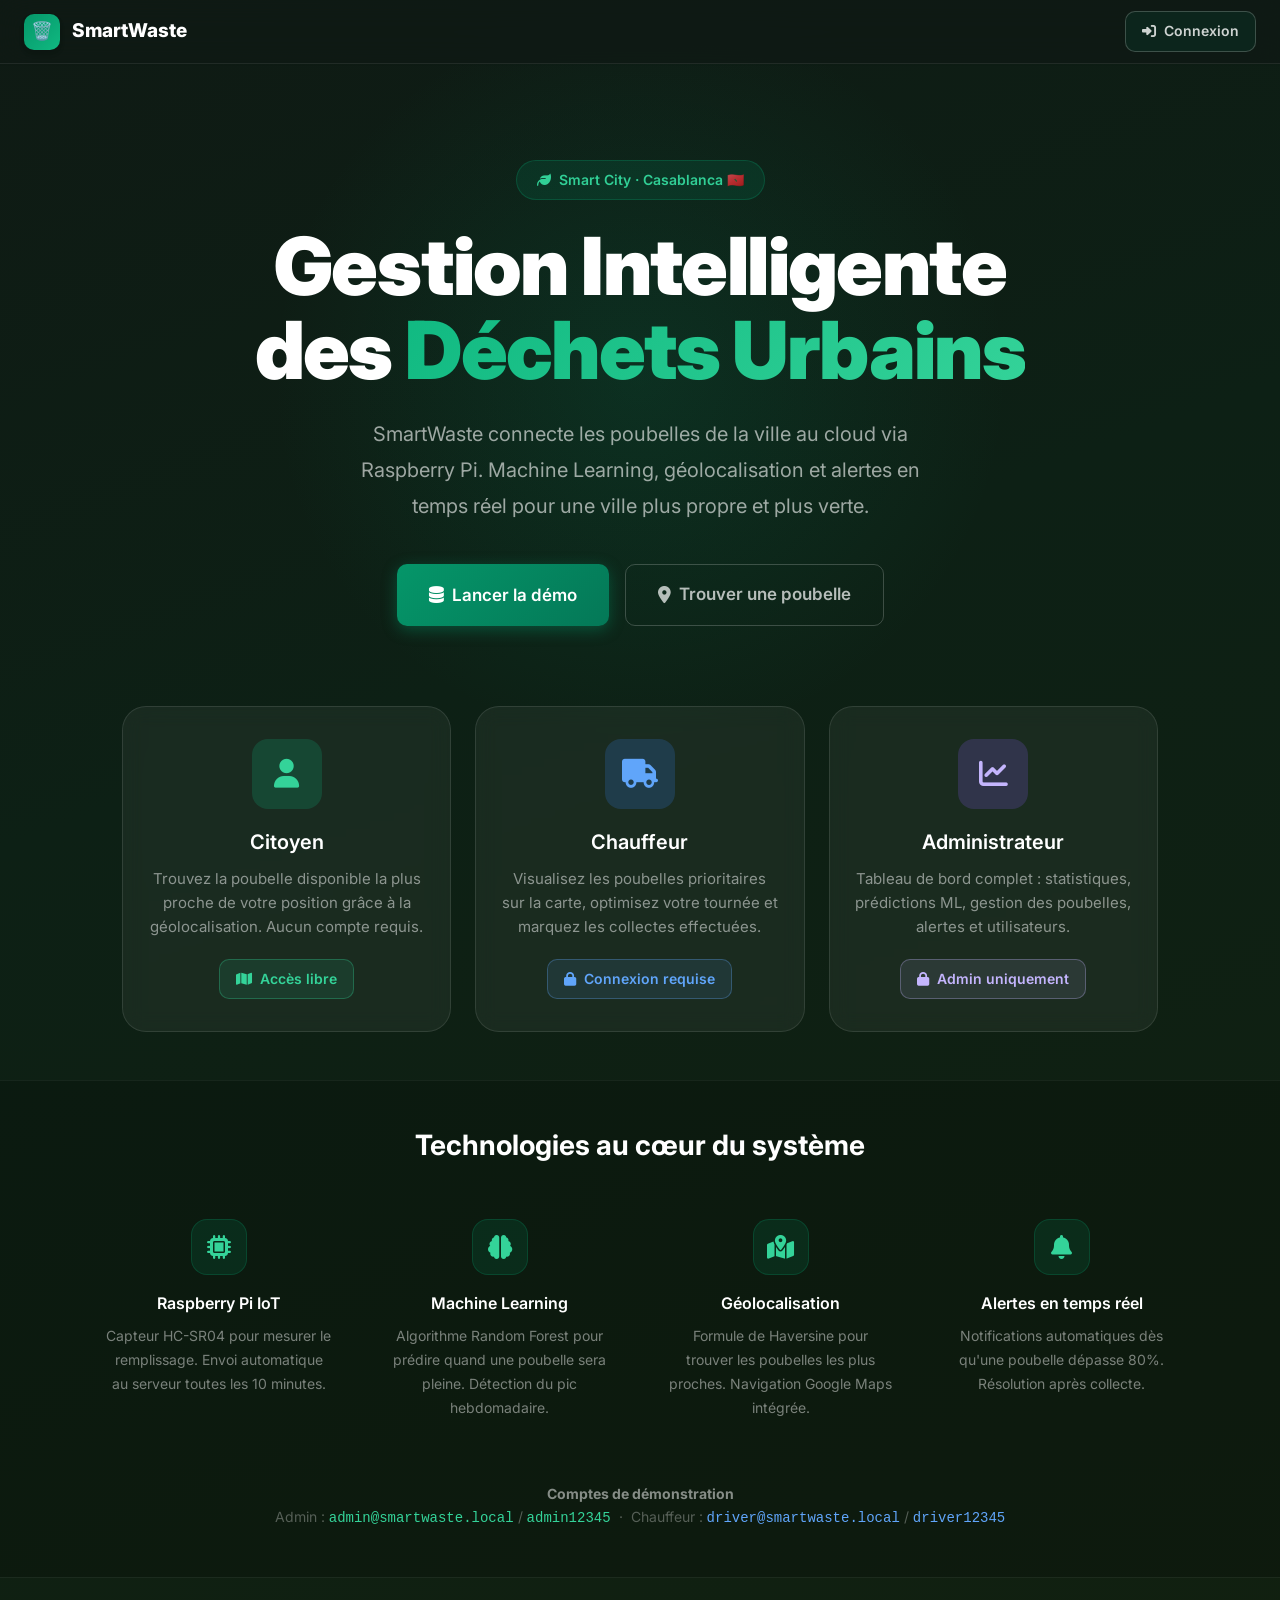
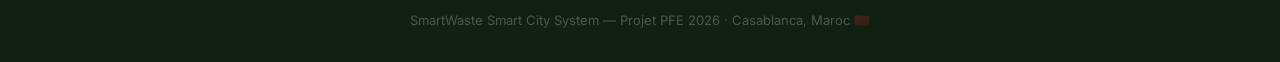
==== commit fa1bdc1f: "fix: annee footer 2024 -> 2026" ====
--- a/frontend/index.html
+++ b/frontend/index.html
@@ -154,7 +154,7 @@
 
   <!-- Pied de page -->
   <footer style="text-align:center; padding:2rem; color:rgba(255,255,255,0.25); font-size:0.8125rem; border-top:1px solid rgba(255,255,255,0.05);">
-    SmartWaste Smart City System — Projet PFE 2024 · Casablanca, Maroc 🇲🇦
+    SmartWaste Smart City System — Projet PFE 2026 · Casablanca, Maroc 🇲🇦
   </footer>
 
 </div><!-- fin .landing-page -->
